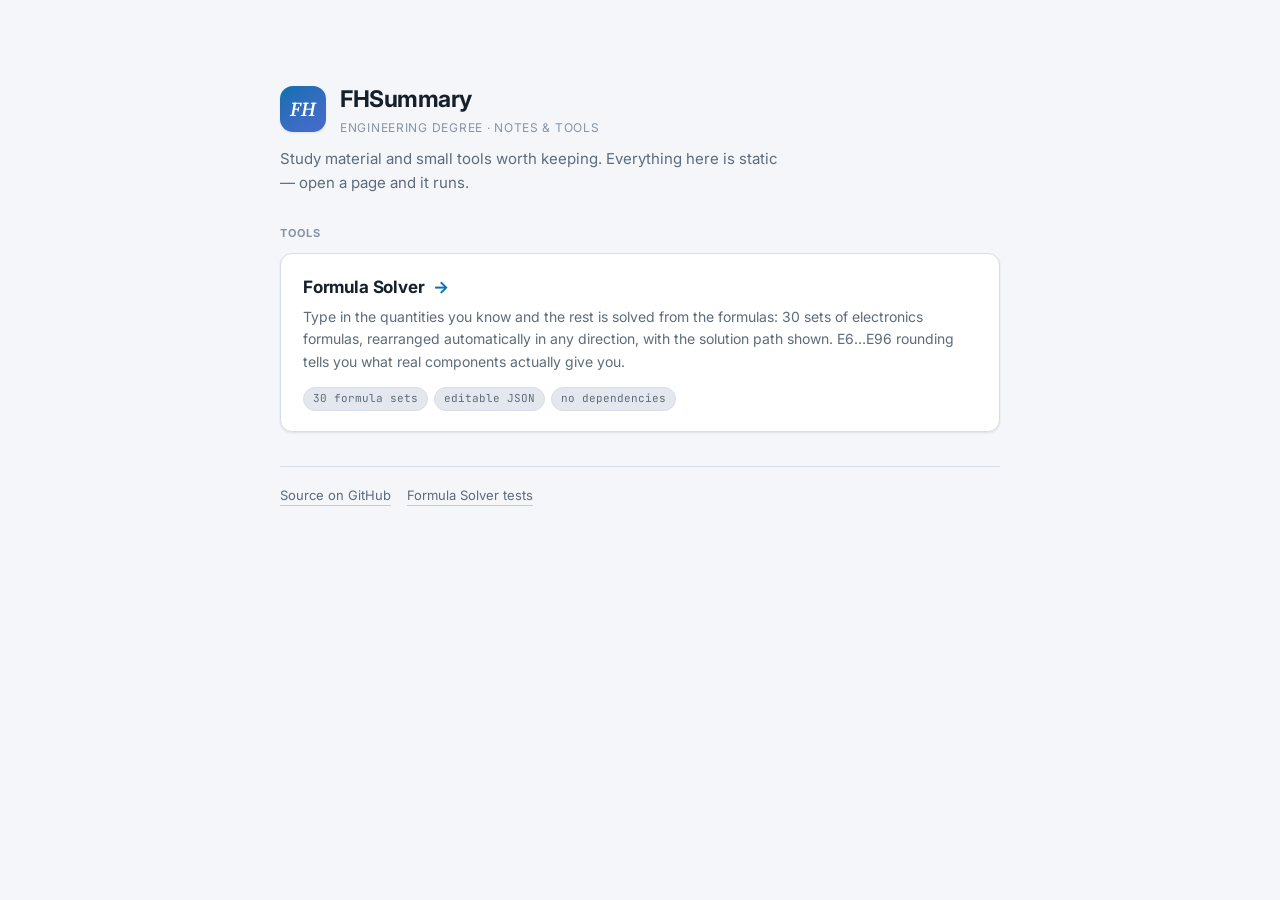
==== index.html @ ea9232db "Add a landing page for the published site The Pages workflow uploads the repository root, which had " ====
<!DOCTYPE html>
<html lang="en">
<head>
<meta charset="utf-8">
<meta name="viewport" content="width=device-width, initial-scale=1">
<title>FHSummary</title>
<meta name="description" content="Study material and small tools from an electrical engineering degree.">
<link rel="preconnect" href="https://fonts.googleapis.com">
<link rel="preconnect" href="https://fonts.gstatic.com" crossorigin>
<link href="https://fonts.googleapis.com/css2?family=Inter:wght@400;500;600;700&family=JetBrains+Mono:wght@400;500&family=Source+Serif+4:ital,wght@1,600&display=swap" rel="stylesheet">
<link rel="icon" href="data:image/svg+xml,%3Csvg xmlns='http://www.w3.org/2000/svg' viewBox='0 0 100 100'%3E%3Crect width='100' height='100' rx='22' fill='%230b6fb0'/%3E%3Ctext x='50' y='72' font-size='58' font-family='Georgia,serif' font-style='italic' fill='white' text-anchor='middle'%3EFH%3C/text%3E%3C/svg%3E">
<style>
  :root {
    --bg: #f4f6f9; --card: #fff; --sunken: #e4e8ee;
    --line: #d7dee7; --line-strong: #c2ccd8;
    --fg: #16202b; --dim: #5d6b7a; --faint: #8695a5;
    --accent: #0b6fb0; --accent-fg: #fff; --accent-soft: rgba(11, 111, 176, 0.1);
    --shadow: 0 1px 2px rgba(16, 28, 40, 0.06), 0 1px 3px rgba(16, 28, 40, 0.04);
    --shadow-lift: 0 10px 30px rgba(16, 28, 40, 0.1);
  }
  :root:not([data-theme="light"]) { color-scheme: light dark; }
  @media (prefers-color-scheme: dark) {
    :root:not([data-theme="light"]) {
      --bg: #0e1319; --card: #161d26; --sunken: #11171e;
      --line: #27313d; --line-strong: #38475a;
      --fg: #e4ebf3; --dim: #93a2b4; --faint: #6b7b8d;
      --accent: #4cc2ff; --accent-fg: #06202e; --accent-soft: rgba(76, 194, 255, 0.14);
      --shadow: 0 1px 2px rgba(0, 0, 0, 0.4);
      --shadow-lift: 0 12px 34px rgba(0, 0, 0, 0.5);
    }
  }
  :root[data-theme="dark"] {
    --bg: #0e1319; --card: #161d26; --sunken: #11171e;
    --line: #27313d; --line-strong: #38475a;
    --fg: #e4ebf3; --dim: #93a2b4; --faint: #6b7b8d;
    --accent: #4cc2ff; --accent-fg: #06202e; --accent-soft: rgba(76, 194, 255, 0.14);
    --shadow: 0 1px 2px rgba(0, 0, 0, 0.4);
    --shadow-lift: 0 12px 34px rgba(0, 0, 0, 0.5);
  }

  * { box-sizing: border-box; }
  body {
    margin: 0;
    padding: 9vh 20px 60px;
    background: var(--bg);
    color: var(--fg);
    font: 15px/1.6 "Inter", "Segoe UI", system-ui, -apple-system, sans-serif;
    -webkit-font-smoothing: antialiased;
  }
  .wrap { max-width: 720px; margin: 0 auto; }

  header { display: flex; align-items: center; gap: 14px; margin-bottom: 10px; }
  .mark {
    width: 46px; height: 46px; flex: none;
    display: grid; place-items: center;
    border-radius: 13px;
    background: linear-gradient(145deg, var(--accent), color-mix(in oklab, var(--accent) 62%, #7c5cff));
    color: var(--accent-fg);
    font-family: "Source Serif 4", Georgia, serif;
    font-style: italic; font-weight: 600; font-size: 20px;
    box-shadow: var(--shadow);
  }
  h1 { font-size: 23px; margin: 0; letter-spacing: -0.02em; }
  .tag { color: var(--faint); font-size: 12px; letter-spacing: 0.06em; text-transform: uppercase; }
  .lede { color: var(--dim); margin: 0 0 30px; max-width: 56ch; }

  .eyebrow {
    font-size: 11px; font-weight: 700; letter-spacing: 0.09em;
    text-transform: uppercase; color: var(--faint);
    margin: 0 0 10px;
  }

  .card {
    display: block;
    padding: 20px 22px;
    border: 1px solid var(--line);
    border-radius: 12px;
    background: var(--card);
    box-shadow: var(--shadow);
    text-decoration: none;
    color: inherit;
    transition: transform 0.15s ease, border-color 0.15s ease, box-shadow 0.15s ease;
  }
  .card:hover, .card:focus-visible {
    transform: translateY(-2px);
    border-color: var(--accent);
    box-shadow: var(--shadow-lift);
    outline: none;
  }
  .card h2 { font-size: 17px; margin: 0 0 5px; letter-spacing: -0.01em; }
  .card h2 .arrow { color: var(--accent); margin-left: 5px; }
  .card p { margin: 0; color: var(--dim); font-size: 14px; }
  .chips { display: flex; flex-wrap: wrap; gap: 6px; margin-top: 14px; }
  .chip {
    font-family: "JetBrains Mono", ui-monospace, monospace;
    font-size: 11px;
    color: var(--dim);
    background: var(--sunken);
    border: 1px solid var(--line);
    border-radius: 999px;
    padding: 2px 9px;
  }

  footer {
    margin-top: 34px;
    padding-top: 18px;
    border-top: 1px solid var(--line);
    color: var(--faint);
    font-size: 13px;
    display: flex;
    gap: 16px;
    flex-wrap: wrap;
  }
  footer a { color: var(--dim); text-decoration: none; border-bottom: 1px solid var(--line-strong); }
  footer a:hover { color: var(--accent); border-color: var(--accent); }

  @media (prefers-reduced-motion: reduce) { * { transition: none !important; } }
</style>
</head>
<body>
<div class="wrap">
  <header>
    <div class="mark">FH</div>
    <div>
      <h1>FHSummary</h1>
      <div class="tag">Engineering degree &middot; notes &amp; tools</div>
    </div>
  </header>

  <p class="lede">
    Study material and small tools worth keeping. Everything here is static —
    open a page and it runs.
  </p>

  <p class="eyebrow">Tools</p>

  <a class="card" href="formula-solver/">
    <h2>Formula Solver <span class="arrow">&rarr;</span></h2>
    <p>
      Type in the quantities you know and the rest is solved from the formulas:
      30 sets of electronics formulas, rearranged automatically in any direction,
      with the solution path shown. E6…E96 rounding tells you what real
      components actually give you.
    </p>
    <div class="chips">
      <span class="chip">30 formula sets</span>
      <span class="chip">editable JSON</span>
      <span class="chip">no dependencies</span>
    </div>
  </a>

  <footer>
    <a href="https://github.com/MelDeubelbeiss/FHSummary">Source on GitHub</a>
    <a href="formula-solver/tests.html">Formula Solver tests</a>
  </footer>
</div>
</body>
</html>
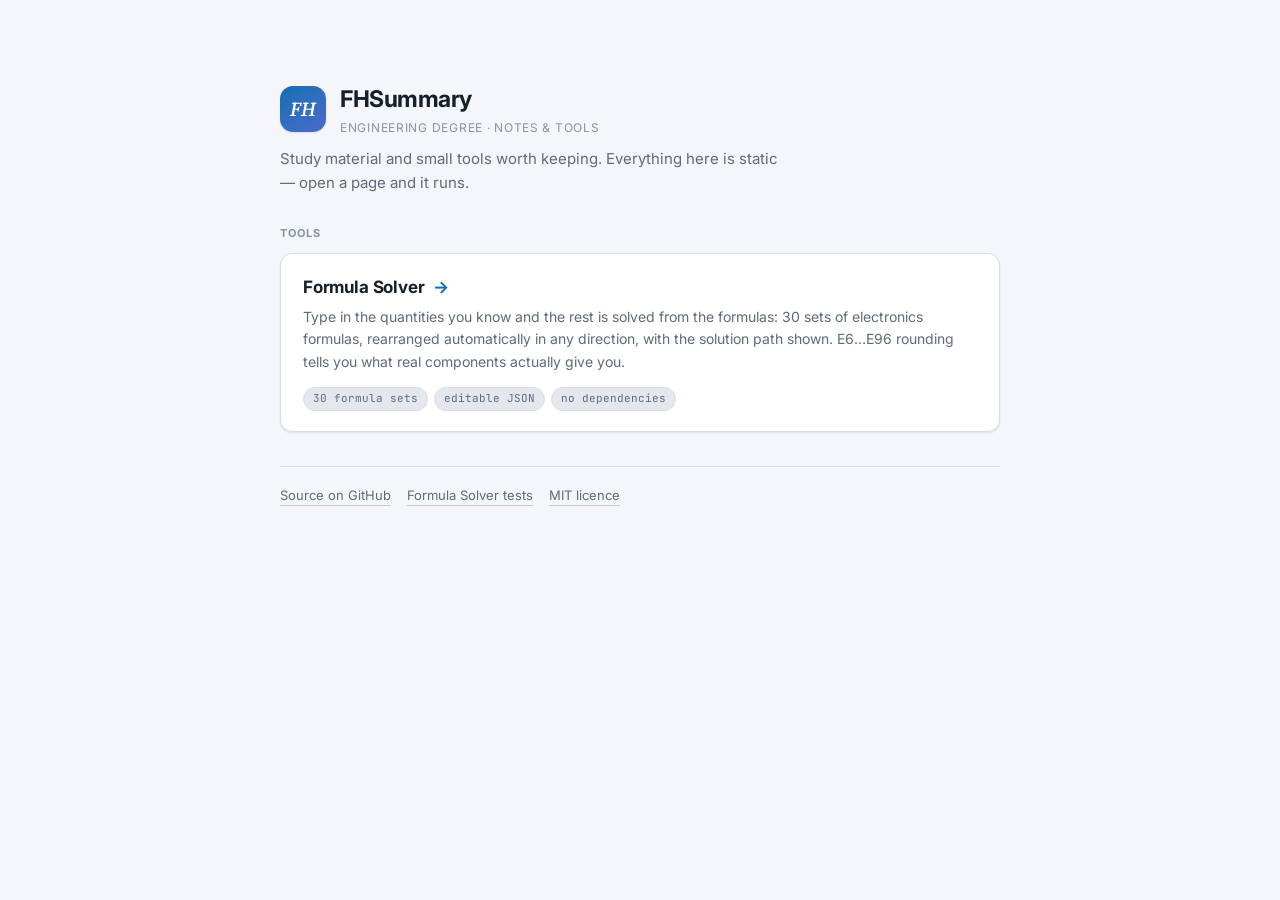
==== commit d203958d: "Publish under the MIT licence MIT keeps the warranty and liability disclaimer, which matters for a t" ====
--- a/index.html
+++ b/index.html
@@ -152,6 +152,7 @@
   <footer>
     <a href="https://github.com/MelDeubelbeiss/FHSummary">Source on GitHub</a>
     <a href="formula-solver/tests.html">Formula Solver tests</a>
+    <a href="https://github.com/MelDeubelbeiss/FHSummary/blob/main/LICENSE">MIT licence</a>
   </footer>
 </div>
 </body>
